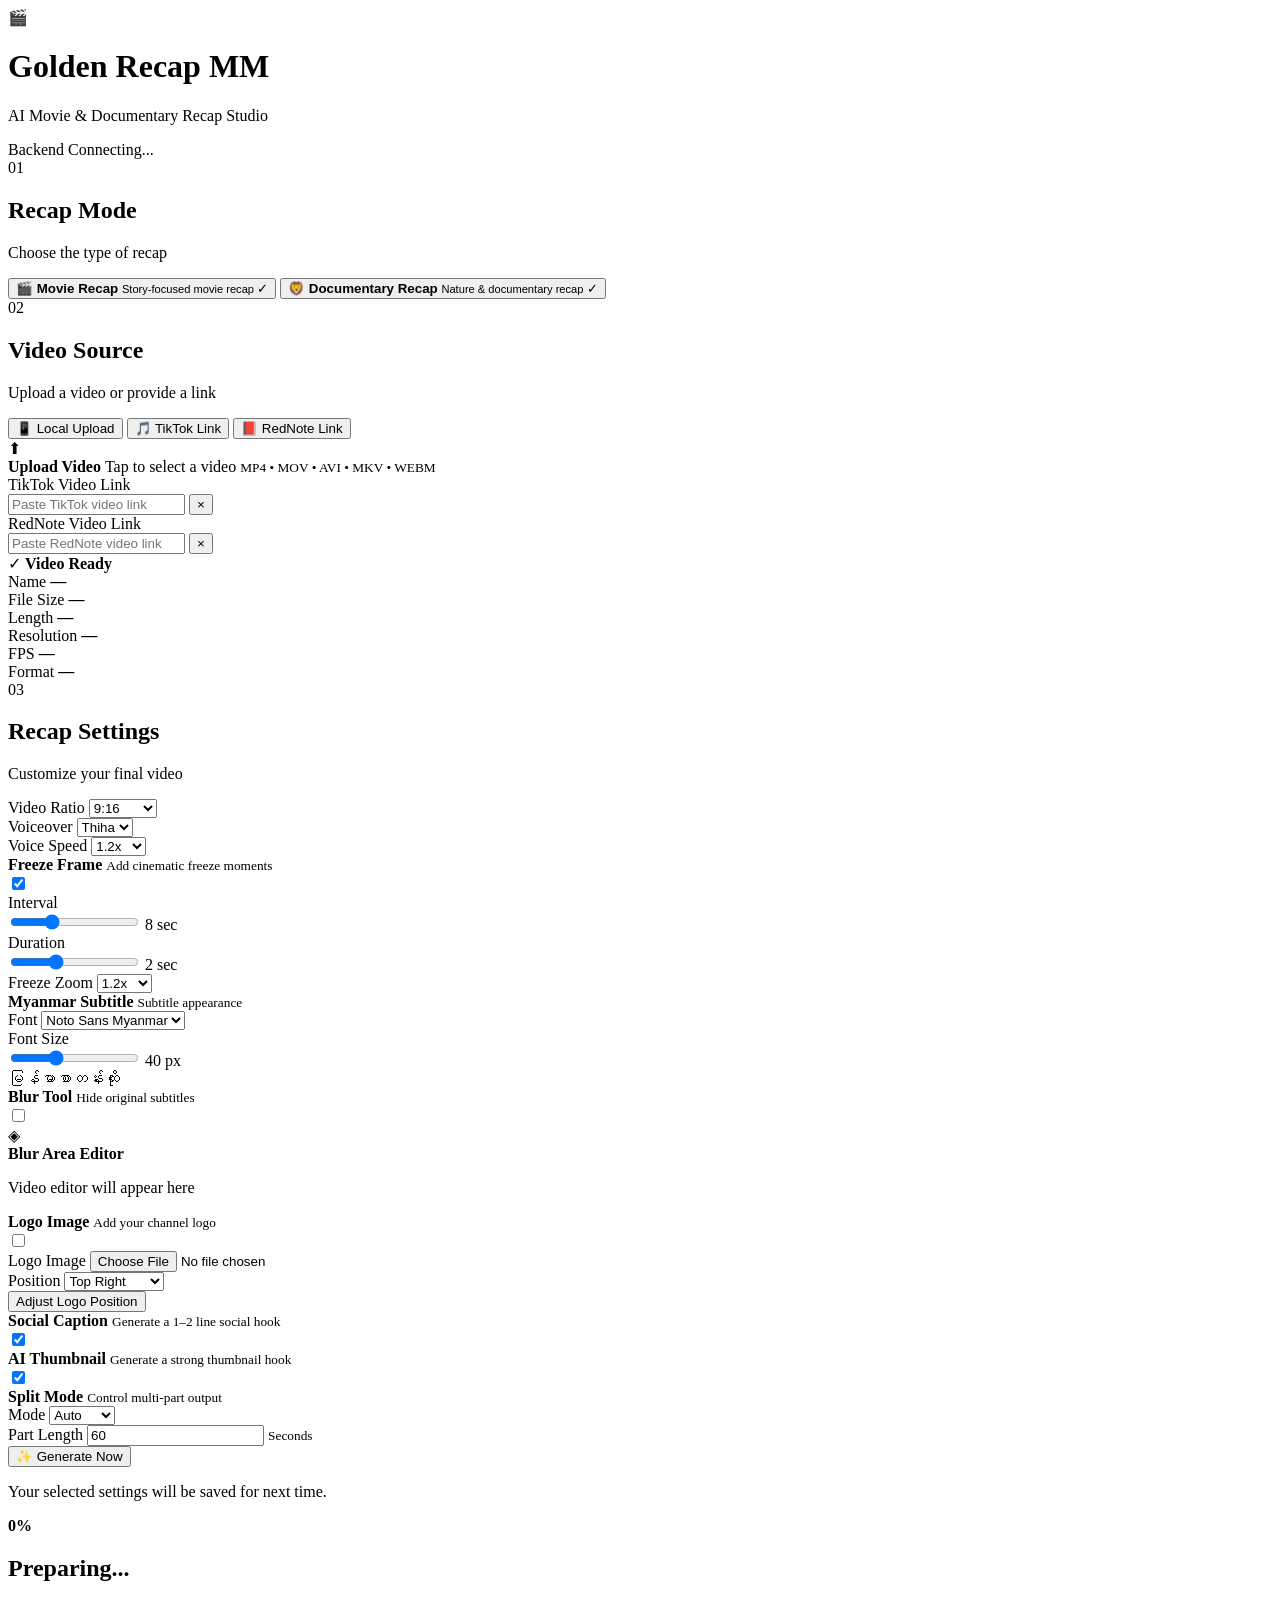
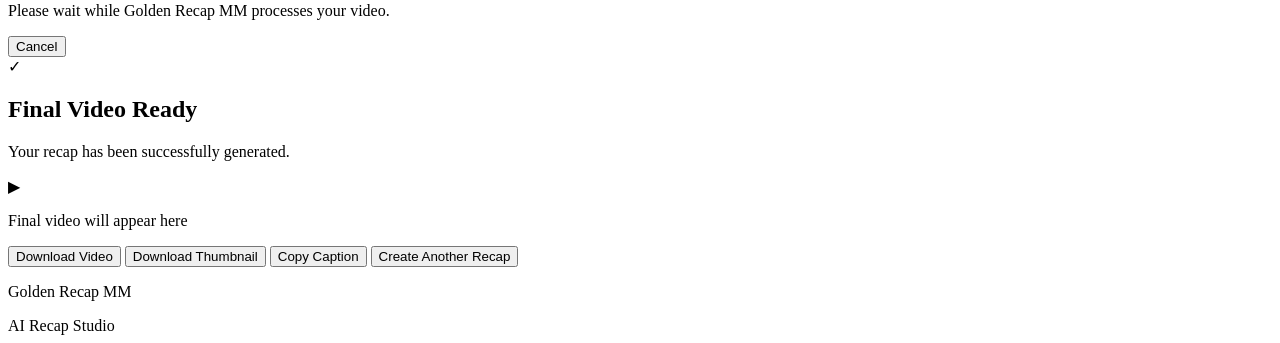
==== frontend/index.html @ 4a028e32 "Create index.html" ====
<!DOCTYPE html>
<html lang="en">
<head>
    <meta charset="UTF-8">

    <meta
        name="viewport"
        content="width=device-width, initial-scale=1.0"
    >

    <meta
        name="description"
        content="Golden Recap MM - AI Movie and Documentary Recap Studio"
    >

    <title>Golden Recap MM</title>

    <link
        rel="stylesheet"
        href="style.css"
    >
</head>

<body>

    <!-- =====================================================
         APP CONTAINER
         ===================================================== -->

    <main class="app-container">

        <!-- =================================================
             HEADER
             ================================================= -->

        <header class="app-header">

            <div class="brand-section">

                <div class="brand-icon">
                    🎬
                </div>

                <div class="brand-text">

                    <h1>
                        Golden Recap MM
                    </h1>

                    <p>
                        AI Movie &amp; Documentary Recap Studio
                    </p>

                </div>

            </div>


            <!-- Backend Status -->

            <div
                class="backend-status"
                id="backendStatus"
            >

                <span
                    class="status-dot"
                    id="statusDot"
                ></span>

                <span
                    id="statusText"
                >
                    Backend Connecting...
                </span>

            </div>

        </header>


        <!-- =================================================
             MAIN WORKSPACE
             ================================================= -->

        <section
            class="workspace"
            id="workspace"
        >


            <!-- =============================================
                 STEP 1 — RECAP MODE
                 ============================================= -->

            <section
                class="card mode-card"
                id="modeSection"
            >

                <div class="section-header">

                    <div>

                        <span class="section-number">
                            01
                        </span>

                        <div class="section-title-group">

                            <h2>
                                Recap Mode
                            </h2>

                            <p>
                                Choose the type of recap
                            </p>

                        </div>

                    </div>

                </div>


                <div class="mode-options">

                    <button
                        type="button"
                        class="mode-option active"
                        data-mode="movie"
                        id="movieModeButton"
                    >

                        <span class="mode-icon">
                            🎬
                        </span>

                        <span class="mode-content">

                            <strong>
                                Movie Recap
                            </strong>

                            <small>
                                Story-focused movie recap
                            </small>

                        </span>

                        <span class="selection-indicator">
                            ✓
                        </span>

                    </button>


                    <button
                        type="button"
                        class="mode-option"
                        data-mode="documentary"
                        id="documentaryModeButton"
                    >

                        <span class="mode-icon">
                            🦁
                        </span>

                        <span class="mode-content">

                            <strong>
                                Documentary Recap
                            </strong>

                            <small>
                                Nature &amp; documentary recap
                            </small>

                        </span>

                        <span class="selection-indicator">
                            ✓
                        </span>

                    </button>

                </div>

            </section>


            <!-- =============================================
                 STEP 2 — VIDEO SOURCE
                 ============================================= -->

            <section
                class="card source-card"
                id="sourceSection"
            >

                <div class="section-header">

                    <div>

                        <span class="section-number">
                            02
                        </span>

                        <div class="section-title-group">

                            <h2>
                                Video Source
                            </h2>

                            <p>
                                Upload a video or provide a link
                            </p>

                        </div>

                    </div>

                </div>


                <!-- Source tabs -->

                <div
                    class="source-tabs"
                    role="tablist"
                >

                    <button
                        type="button"
                        class="source-tab active"
                        data-source="upload"
                        id="uploadTab"
                    >
                        📱 Local Upload
                    </button>

                    <button
                        type="button"
                        class="source-tab"
                        data-source="tiktok"
                        id="tiktokTab"
                    >
                        🎵 TikTok Link
                    </button>

                    <button
                        type="button"
                        class="source-tab"
                        data-source="rednote"
                        id="rednoteTab"
                    >
                        📕 RedNote Link
                    </button>

                </div>


                <!-- Local Upload -->

                <div
                    class="source-panel active"
                    id="uploadPanel"
                    data-panel="upload"
                >

                    <label
                        for="videoFile"
                        class="upload-area"
                    >

                        <div class="upload-icon">
                            ⬆
                        </div>

                        <strong>
                            Upload Video
                        </strong>

                        <span>
                            Tap to select a video
                        </span>

                        <small>
                            MP4 • MOV • AVI • MKV • WEBM
                        </small>

                    </label>

                    <input
                        type="file"
                        id="videoFile"
                        accept="video/mp4,video/quicktime,video/x-msvideo,video/x-matroska,video/webm"
                        hidden
                    >

                </div>


                <!-- TikTok -->

                <div
                    class="source-panel"
                    id="tiktokPanel"
                    data-panel="tiktok"
                >

                    <label
                        for="tiktokUrl"
                        class="input-label"
                    >
                        TikTok Video Link
                    </label>

                    <div class="url-input-wrapper">

                        <input
                            type="url"
                            id="tiktokUrl"
                            class="url-input"
                            placeholder="Paste TikTok video link"
                            autocomplete="off"
                        >

                        <button
                            type="button"
                            class="clear-input"
                            data-clear="tiktokUrl"
                            aria-label="Clear TikTok URL"
                        >
                            ×
                        </button>

                    </div>

                </div>


                <!-- RedNote -->

                <div
                    class="source-panel"
                    id="rednotePanel"
                    data-panel="rednote"
                >

                    <label
                        for="rednoteUrl"
                        class="input-label"
                    >
                        RedNote Video Link
                    </label>

                    <div class="url-input-wrapper">

                        <input
                            type="url"
                            id="rednoteUrl"
                            class="url-input"
                            placeholder="Paste RedNote video link"
                            autocomplete="off"
                        >

                        <button
                            type="button"
                            class="clear-input"
                            data-clear="rednoteUrl"
                            aria-label="Clear RedNote URL"
                        >
                            ×
                        </button>

                    </div>

                </div>


                <!-- Video Information -->

                <div
                    class="video-info-card hidden"
                    id="videoInfoCard"
                >

                    <div class="video-ready-header">

                        <span class="ready-icon">
                            ✓
                        </span>

                        <strong>
                            Video Ready
                        </strong>

                    </div>


                    <div class="video-meta-grid">

                        <div class="meta-item">

                            <span>
                                Name
                            </span>

                            <strong id="videoName">
                                —
                            </strong>

                        </div>


                        <div class="meta-item">

                            <span>
                                File Size
                            </span>

                            <strong id="videoSize">
                                —
                            </strong>

                        </div>


                        <div class="meta-item">

                            <span>
                                Length
                            </span>

                            <strong id="videoDuration">
                                —
                            </strong>

                        </div>


                        <div class="meta-item">

                            <span>
                                Resolution
                            </span>

                            <strong id="videoResolution">
                                —
                            </strong>

                        </div>


                        <div class="meta-item">

                            <span>
                                FPS
                            </span>

                            <strong id="videoFps">
                                —
                            </strong>

                        </div>


                        <div class="meta-item">

                            <span>
                                Format
                            </span>

                            <strong id="videoFormat">
                                —
                            </strong>

                        </div>

                    </div>

                </div>

            </section>


            <!-- =============================================
                 STEP 3 — RECAP SETTINGS
                 ============================================= -->

            <section
                class="card settings-card"
                id="settingsSection"
            >

                <div class="section-header">

                    <div>

                        <span class="section-number">
                            03
                        </span>

                        <div class="section-title-group">

                            <h2>
                                Recap Settings
                            </h2>

                            <p>
                                Customize your final video
                            </p>

                        </div>

                    </div>

                </div>


                <!-- Video Ratio -->

                <div class="setting-group">

                    <label
                        for="videoRatio"
                        class="setting-label"
                    >
                        Video Ratio
                    </label>

                    <select
                        id="videoRatio"
                        class="setting-select"
                    >

                        <option value="9:16" selected>
                            9:16
                        </option>

                        <option value="original">
                            Original
                        </option>

                        <option value="16:9">
                            16:9
                        </option>

                        <option value="4:3">
                            4:3
                        </option>

                        <option value="3:4">
                            3:4
                        </option>

                        <option value="1:1">
                            1:1
                        </option>

                        <option value="2:3">
                            2:3
                        </option>

                    </select>

                </div>


                <!-- Voice -->

                <div class="setting-group">

                    <label
                        for="voice"
                        class="setting-label"
                    >
                        Voiceover
                    </label>

                    <select
                        id="voice"
                        class="setting-select"
                    >

                        <option
                            value="thiha"
                            selected
                        >
                            Thiha
                        </option>

                        <option value="nila">
                            Nila
                        </option>

                    </select>

                </div>


                <!-- Voice Speed -->

                <div class="setting-group">

                    <label
                        for="voiceSpeed"
                        class="setting-label"
                    >
                        Voice Speed
                    </label>

                    <select
                        id="voiceSpeed"
                        class="setting-select"
                    >

                        <option value="1.0">
                            1.0x
                        </option>

                        <option value="1.1">
                            1.1x
                        </option>

                        <option value="1.15">
                            1.15x
                        </option>

                        <option
                            value="1.2"
                            selected
                        >
                            1.2x
                        </option>

                        <option value="1.25">
                            1.25x
                        </option>

                        <option value="1.3">
                            1.3x
                        </option>

                        <option value="1.35">
                            1.35x
                        </option>

                        <option value="1.4">
                            1.4x
                        </option>

                    </select>

                </div>


                <!-- =========================================
                     FREEZE FRAME
                     ========================================= -->

                <div class="setting-block">

                    <div class="setting-block-header">

                        <div>

                            <strong>
                                Freeze Frame
                            </strong>

                            <small>
                                Add cinematic freeze moments
                            </small>

                        </div>


                        <label class="toggle">

                            <input
                                type="checkbox"
                                id="freezeEnabled"
                                checked
                            >

                            <span class="toggle-slider"></span>

                        </label>

                    </div>


                    <div
                        class="conditional-settings"
                        id="freezeSettings"
                    >

                        <div class="setting-group">

                            <label
                                for="freezeInterval"
                                class="setting-label"
                            >
                                Interval
                            </label>

                            <div class="range-row">

                                <input
                                    type="range"
                                    id="freezeInterval"
                                    min="5"
                                    max="15"
                                    step="1"
                                    value="8"
                                >

                                <output
                                    id="freezeIntervalValue"
                                >
                                    8 sec
                                </output>

                            </div>

                        </div>


                        <div class="setting-group">

                            <label
                                for="freezeDuration"
                                class="setting-label"
                            >
                                Duration
                            </label>

                            <div class="range-row">

                                <input
                                    type="range"
                                    id="freezeDuration"
                                    min="0.5"
                                    max="5"
                                    step="0.5"
                                    value="2"
                                >

                                <output
                                    id="freezeDurationValue"
                                >
                                    2 sec
                                </output>

                            </div>

                        </div>


                        <div class="setting-group">

                            <label
                                for="freezeZoom"
                                class="setting-label"
                            >
                                Freeze Zoom
                            </label>

                            <select
                                id="freezeZoom"
                                class="setting-select"
                            >

                                <option value="1.1">
                                    1.1x
                                </option>

                                <option value="1.15">
                                    1.15x
                                </option>

                                <option
                                    value="1.2"
                                    selected
                                >
                                    1.2x
                                </option>

                                <option value="1.25">
                                    1.25x
                                </option>

                                <option value="1.3">
                                    1.3x
                                </option>

                            </select>

                        </div>

                    </div>

                </div>


                <!-- =========================================
                     SUBTITLE
                     ========================================= -->

                <div class="setting-block">

                    <div class="setting-block-header">

                        <div>

                            <strong>
                                Myanmar Subtitle
                            </strong>

                            <small>
                                Subtitle appearance
                            </small>

                        </div>

                    </div>


                    <div class="setting-group">

                        <label
                            for="subtitleFont"
                            class="setting-label"
                        >
                            Font
                        </label>

                        <select
                            id="subtitleFont"
                            class="setting-select"
                        >

                            <option
                                value="Noto Sans Myanmar"
                                selected
                            >
                                Noto Sans Myanmar
                            </option>

                            <option value="Pyidaungsu">
                                Pyidaungsu
                            </option>

                            <option value="Myanmar Text">
                                Myanmar Text
                            </option>

                            <option value="custom">
                                Custom Font
                            </option>

                        </select>

                    </div>


                    <div class="setting-group">

                        <label
                            for="subtitleSize"
                            class="setting-label"
                        >
                            Font Size
                        </label>

                        <div class="range-row">

                            <input
                                type="range"
                                id="subtitleSize"
                                min="10"
                                max="100"
                                step="1"
                                value="40"
                            >

                            <output
                                id="subtitleSizeValue"
                            >
                                40 px
                            </output>

                        </div>

                    </div>


                    <div class="subtitle-style-preview">

                        <span class="subtitle-preview-text">
                            မြန်မာစာတန်းထိုး
                        </span>

                    </div>

                </div>


                <!-- =========================================
                     BLUR TOOL
                     ========================================= -->

                <div class="setting-block">

                    <div class="setting-block-header">

                        <div>

                            <strong>
                                Blur Tool
                            </strong>

                            <small>
                                Hide original subtitles
                            </small>

                        </div>


                        <label class="toggle">

                            <input
                                type="checkbox"
                                id="blurEnabled"
                            >

                            <span class="toggle-slider"></span>

                        </label>

                    </div>


                    <div
                        class="conditional-editor hidden"
                        id="blurEditor"
                    >

                        <div class="editor-placeholder">

                            <div class="editor-icon">
                                ◈
                            </div>

                            <strong>
                                Blur Area Editor
                            </strong>

                            <p>
                                Video editor will appear here
                            </p>

                        </div>

                    </div>

                </div>


                <!-- =========================================
                     LOGO
                     ========================================= -->

                <div class="setting-block">

                    <div class="setting-block-header">

                        <div>

                            <strong>
                                Logo Image
                            </strong>

                            <small>
                                Add your channel logo
                            </small>

                        </div>


                        <label class="toggle">

                            <input
                                type="checkbox"
                                id="logoEnabled"
                            >

                            <span class="toggle-slider"></span>

                        </label>

                    </div>


                    <div
                        class="conditional-settings hidden"
                        id="logoSettings"
                    >

                        <div class="setting-group">

                            <label
                                for="logoFile"
                                class="setting-label"
                            >
                                Logo Image
                            </label>

                            <input
                                type="file"
                                id="logoFile"
                                accept="image/png,image/jpeg,image/webp"
                                class="file-input"
                            >

                        </div>


                        <div class="setting-group">

                            <label
                                for="logoPosition"
                                class="setting-label"
                            >
                                Position
                            </label>

                            <select
                                id="logoPosition"
                                class="setting-select"
                            >

                                <option value="top-left">
                                    Top Left
                                </option>

                                <option
                                    value="top-right"
                                    selected
                                >
                                    Top Right
                                </option>

                                <option value="bottom-left">
                                    Bottom Left
                                </option>

                                <option value="bottom-right">
                                    Bottom Right
                                </option>

                                <option value="custom">
                                    Custom
                                </option>

                            </select>

                        </div>


                        <button
                            type="button"
                            class="secondary-button"
                            id="logoAdjustButton"
                        >
                            Adjust Logo Position
                        </button>

                    </div>

                </div>


                <!-- =========================================
                     CAPTION
                     ========================================= -->

                <div class="setting-block">

                    <div class="setting-block-header">

                        <div>

                            <strong>
                                Social Caption
                            </strong>

                            <small>
                                Generate a 1–2 line social hook
                            </small>

                        </div>


                        <label class="toggle">

                            <input
                                type="checkbox"
                                id="captionEnabled"
                                checked
                            >

                            <span class="toggle-slider"></span>

                        </label>

                    </div>

                </div>


                <!-- =========================================
                     THUMBNAIL
                     ========================================= -->

                <div class="setting-block">

                    <div class="setting-block-header">

                        <div>

                            <strong>
                                AI Thumbnail
                            </strong>

                            <small>
                                Generate a strong thumbnail hook
                            </small>

                        </div>


                        <label class="toggle">

                            <input
                                type="checkbox"
                                id="thumbnailEnabled"
                                checked
                            >

                            <span class="toggle-slider"></span>

                        </label>

                    </div>

                </div>


                <!-- =========================================
                     SPLIT MODE
                     ========================================= -->

                <div class="setting-block">

                    <div class="setting-block-header">

                        <div>

                            <strong>
                                Split Mode
                            </strong>

                            <small>
                                Control multi-part output
                            </small>

                        </div>

                    </div>


                    <div class="setting-group">

                        <label
                            for="splitMode"
                            class="setting-label"
                        >
                            Mode
                        </label>

                        <select
                            id="splitMode"
                            class="setting-select"
                        >

                            <option
                                value="auto"
                                selected
                            >
                                Auto
                            </option>

                            <option value="manual">
                                Manual
                            </option>

                        </select>

                    </div>


                    <div
                        class="conditional-settings hidden"
                        id="manualSplitSettings"
                    >

                        <div class="setting-group">

                            <label
                                for="manualSplitLength"
                                class="setting-label"
                            >
                                Part Length
                            </label>

                            <input
                                type="number"
                                id="manualSplitLength"
                                class="number-input"
                                min="30"
                                value="60"
                            >

                            <small class="input-help">
                                Seconds
                            </small>

                        </div>

                    </div>

                </div>

            </section>


            <!-- =============================================
                 GENERATE
                 ============================================= -->

            <section
                class="generate-section"
                id="generateSection"
            >

                <button
                    type="button"
                    class="generate-button"
                    id="generateButton"
                >

                    <span class="generate-icon">
                        ✨
                    </span>

                    <span>
                        Generate Now
                    </span>

                </button>

                <p class="generate-note">
                    Your selected settings will be saved for next time.
                </p>

            </section>


        </section>


        <!-- =================================================
             PROCESSING VIEW
             ================================================= -->

        <section
            class="processing-view hidden"
            id="processingView"
        >

            <div class="progress-container">

                <div
                    class="progress-circle"
                    id="progressCircle"
                >

                    <div class="progress-inner">

                        <strong
                            id="progressPercent"
                        >
                            0%
                        </strong>

                    </div>

                </div>


                <h2
                    id="processingStage"
                >
                    Preparing...
                </h2>


                <p
                    id="processingDescription"
                >
                    Please wait while Golden Recap MM processes your video.
                </p>


                <button
                    type="button"
                    class="cancel-button"
                    id="cancelButton"
                >
                    Cancel
                </button>

            </div>

        </section>


        <!-- =================================================
             FINAL RESULT VIEW
             ================================================= -->

        <section
            class="result-view hidden"
            id="resultView"
        >

            <div class="result-header">

                <div class="result-success-icon">
                    ✓
                </div>

                <h2>
                    Final Video Ready
                </h2>

                <p>
                    Your recap has been successfully generated.
                </p>

            </div>


            <div
                class="result-video-container"
                id="resultVideoContainer"
            >

                <div class="result-video-placeholder">

                    <span>
                        ▶
                    </span>

                    <p>
                        Final video will appear here
                    </p>

                </div>

            </div>


            <div
                class="result-parts"
                id="resultParts"
            >
                <!-- Generated parts will be inserted here -->
            </div>


            <div class="result-actions">

                <button
                    type="button"
                    class="primary-result-button"
                    id="downloadVideoButton"
                >
                    Download Video
                </button>


                <button
                    type="button"
                    class="secondary-button"
                    id="downloadThumbnailButton"
                >
                    Download Thumbnail
                </button>


                <button
                    type="button"
                    class="secondary-button"
                    id="copyCaptionButton"
                >
                    Copy Caption
                </button>


                <button
                    type="button"
                    class="secondary-button"
                    id="newRecapButton"
                >
                    Create Another Recap
                </button>

            </div>

        </section>


        <!-- =================================================
             FOOTER
             ================================================= -->

        <footer class="app-footer">

            <p>
                Golden Recap MM
            </p>

            <span>
                AI Recap Studio
            </span>

        </footer>

    </main>


    <!-- =====================================================
         JAVASCRIPT
         ===================================================== -->

    <script
        src="app.js"
        defer
    ></script>

</body>
</html>
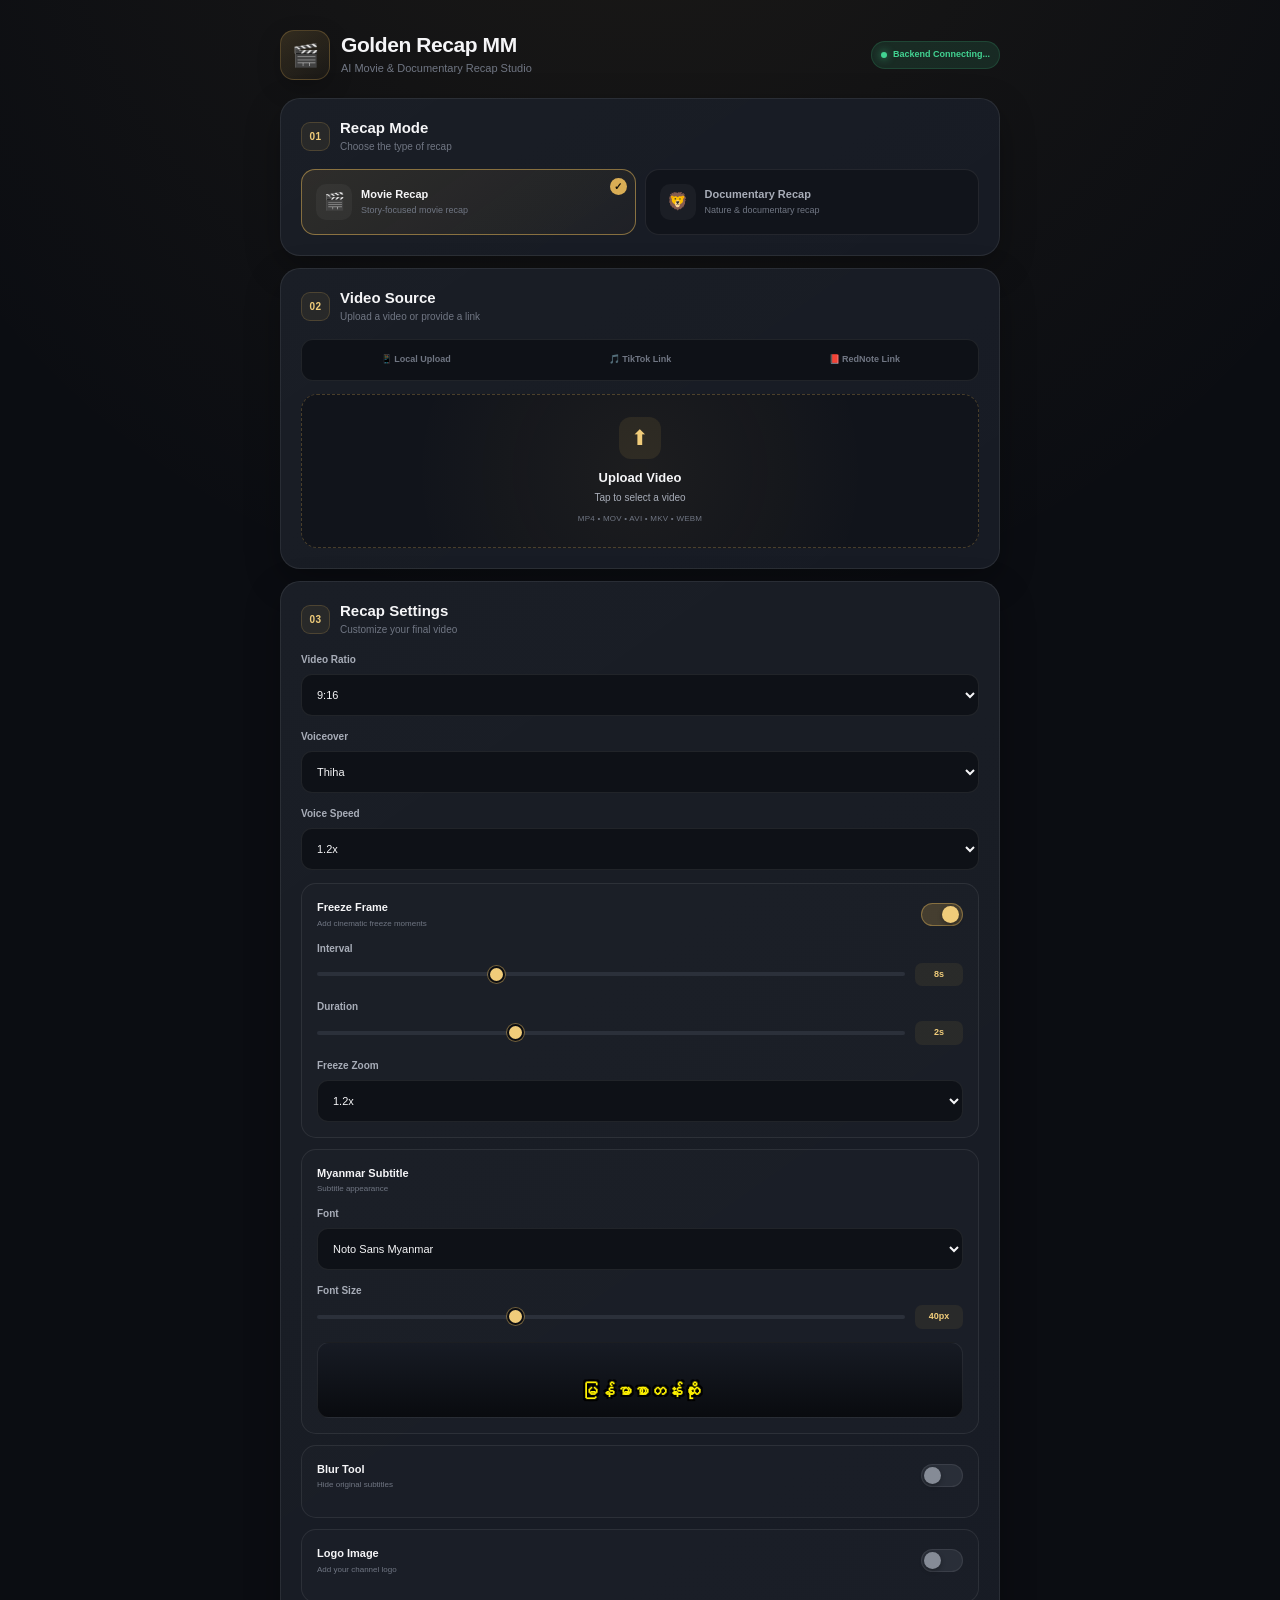
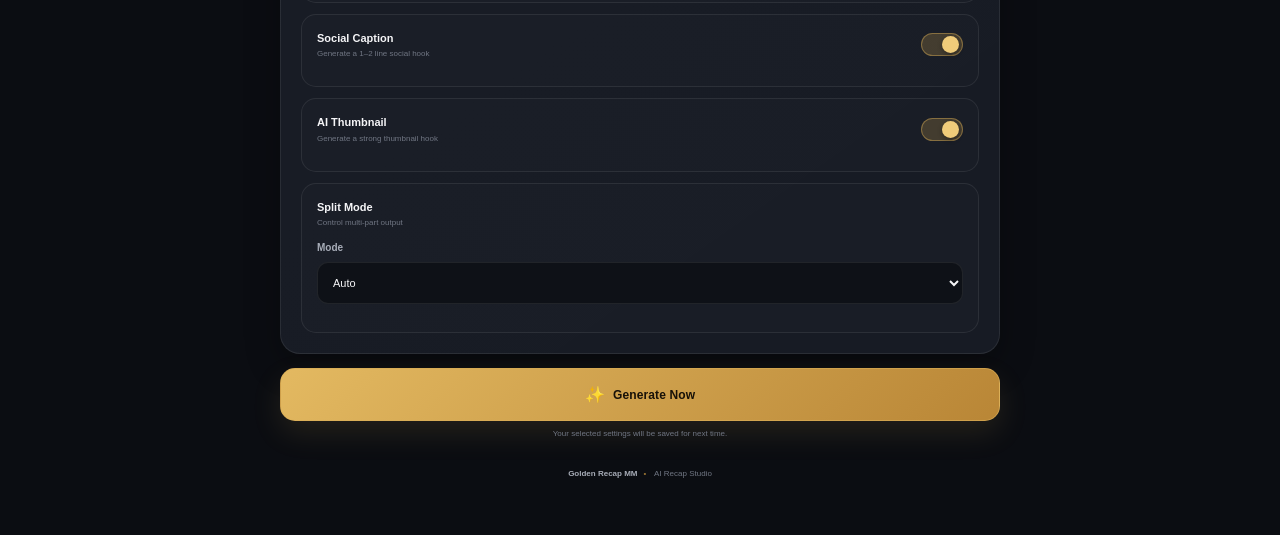
==== commit 0ea7b5ff: "Update index.html" ====
--- a/frontend/index.html
+++ b/frontend/index.html
@@ -830,40 +830,78 @@
 
                     <div class="setting-group">
 
-                        <label
-                            for="subtitleFont"
-                            class="setting-label"
-                        >
-                            Font
-                        </label>
-
-                        <select
-                            id="subtitleFont"
-                            class="setting-select"
-                        >
-
-                            <option
-                                value="Noto Sans Myanmar"
-                                selected
-                            >
-                                Noto Sans Myanmar
-                            </option>
-
-                            <option value="Pyidaungsu">
-                                Pyidaungsu
-                            </option>
-
-                            <option value="Myanmar Text">
-                                Myanmar Text
-                            </option>
-
-                            <option value="custom">
-                                Custom Font
-                            </option>
-
-                        </select>
-
-                    </div>
+    <label
+        for="subtitleFont"
+        class="setting-label"
+    >
+        Font
+    </label>
+
+    <select
+        id="subtitleFont"
+        class="setting-select"
+    >
+
+        <option
+            value="Noto Sans Myanmar"
+            selected
+        >
+            Noto Sans Myanmar
+        </option>
+
+        <option value="Pyidaungsu">
+            Pyidaungsu
+        </option>
+
+        <option value="Myanmar Text">
+            Myanmar Text
+        </option>
+
+        <option value="custom">
+            Custom Font
+        </option>
+
+    </select>
+
+
+    <!-- Custom Font Upload -->
+    <div
+        id="customFontSettings"
+        class="custom-font-settings hidden"
+    >
+
+        <label
+            for="customFontFile"
+            class="custom-font-upload"
+        >
+
+            <span class="custom-font-upload-icon">
+                📁
+            </span>
+
+            <span>
+                Upload Custom Font
+            </span>
+
+        </label>
+
+        <input
+            type="file"
+            id="customFontFile"
+            accept=".ttf,.otf,font/ttf,font/otf"
+            hidden
+        >
+
+        <div
+            id="customFontName"
+            class="custom-font-name"
+        >
+            No font selected
+        </div>
+
+    </div>
+
+</div>
 
 
                     <div class="setting-group">
--- a/frontend/style.css
+++ b/frontend/style.css
@@ -0,0 +1,2093 @@
+/* =========================================================
+   GOLDEN RECAP MM
+   Professional Mobile-First UI
+   ========================================================= */
+
+
+/* =========================================================
+   01. ROOT VARIABLES
+   ========================================================= */
+
+:root {
+    --bg-main: #0b0d12;
+    --bg-secondary: #11141b;
+    --bg-card: #151922;
+    --bg-card-soft: #191d27;
+    --bg-input: #0e1117;
+
+    --border: rgba(255, 255, 255, 0.08);
+    --border-strong: rgba(255, 255, 255, 0.14);
+
+    --text-primary: #f5f5f7;
+    --text-secondary: #a8adb8;
+    --text-muted: #707683;
+
+    --gold: #d9ad55;
+    --gold-light: #f0cc7a;
+    --gold-dark: #9b7533;
+
+    --success: #42d392;
+    --success-soft: rgba(66, 211, 146, 0.12);
+
+    --danger: #ff6262;
+    --danger-soft: rgba(255, 98, 98, 0.12);
+
+    --shadow:
+        0 12px 35px rgba(0, 0, 0, 0.28);
+
+    --radius-small: 10px;
+    --radius-medium: 14px;
+    --radius-large: 20px;
+
+    --transition:
+        180ms ease;
+}
+
+
+/* =========================================================
+   02. RESET
+   ========================================================= */
+
+* {
+    box-sizing: border-box;
+    margin: 0;
+    padding: 0;
+}
+
+
+html {
+    min-height: 100%;
+    background: var(--bg-main);
+    scroll-behavior: smooth;
+}
+
+
+body {
+    min-height: 100vh;
+
+    background:
+        radial-gradient(
+            circle at 50% -10%,
+            rgba(217, 173, 85, 0.08),
+            transparent 35%
+        ),
+        var(--bg-main);
+
+    color: var(--text-primary);
+
+    font-family:
+        Inter,
+        -apple-system,
+        BlinkMacSystemFont,
+        "Segoe UI",
+        Roboto,
+        Arial,
+        sans-serif;
+
+    line-height: 1.5;
+
+    -webkit-font-smoothing: antialiased;
+    text-rendering: optimizeLegibility;
+}
+
+
+button,
+input,
+select {
+    font: inherit;
+}
+
+
+button {
+    border: 0;
+    cursor: pointer;
+}
+
+
+button:focus-visible,
+input:focus-visible,
+select:focus-visible {
+    outline:
+        2px solid var(--gold);
+
+    outline-offset: 2px;
+}
+
+
+.hidden {
+    display: none !important;
+}
+
+
+/* =========================================================
+   03. APP CONTAINER
+   ========================================================= */
+
+.app-container {
+    width: 100%;
+    max-width: 760px;
+
+    margin: 0 auto;
+
+    padding:
+        18px
+        14px
+        40px;
+}
+
+
+/* =========================================================
+   04. HEADER
+   ========================================================= */
+
+.app-header {
+    display: flex;
+
+    align-items: center;
+    justify-content: space-between;
+
+    gap: 14px;
+
+    margin-bottom: 18px;
+}
+
+
+.brand-section {
+    display: flex;
+
+    align-items: center;
+
+    gap: 11px;
+
+    min-width: 0;
+}
+
+
+.brand-icon {
+    width: 46px;
+    height: 46px;
+
+    flex: 0 0 46px;
+
+    display: flex;
+
+    align-items: center;
+    justify-content: center;
+
+    border:
+        1px solid
+        rgba(217, 173, 85, 0.25);
+
+    border-radius: 14px;
+
+    background:
+        linear-gradient(
+            145deg,
+            rgba(217, 173, 85, 0.16),
+            rgba(217, 173, 85, 0.04)
+        );
+
+    box-shadow:
+        0 8px 24px
+        rgba(0, 0, 0, 0.2);
+
+    font-size: 22px;
+}
+
+
+.brand-text {
+    min-width: 0;
+}
+
+
+.brand-text h1 {
+    color: var(--text-primary);
+
+    font-size: 19px;
+    font-weight: 750;
+
+    line-height: 1.15;
+
+    letter-spacing: -0.02em;
+}
+
+
+.brand-text p {
+    margin-top: 3px;
+
+    color: var(--text-muted);
+
+    font-size: 11px;
+
+    white-space: nowrap;
+    overflow: hidden;
+    text-overflow: ellipsis;
+}
+
+
+.backend-status {
+    display: inline-flex;
+
+    align-items: center;
+
+    gap: 6px;
+
+    flex-shrink: 0;
+
+    padding:
+        6px
+        9px;
+
+    border:
+        1px solid
+        rgba(66, 211, 146, 0.16);
+
+    border-radius: 999px;
+
+    background:
+        var(--success-soft);
+
+    color: var(--success);
+
+    font-size: 9px;
+    font-weight: 650;
+
+    white-space: nowrap;
+}
+
+
+.status-dot {
+    width: 6px;
+    height: 6px;
+
+    border-radius: 50%;
+
+    background: var(--success);
+
+    box-shadow:
+        0 0 8px
+        rgba(66, 211, 146, 0.8);
+
+    animation:
+        statusPulse 2s ease-in-out infinite;
+}
+
+
+@keyframes statusPulse {
+
+    0%,
+    100% {
+        opacity: 1;
+    }
+
+    50% {
+        opacity: 0.45;
+    }
+}
+
+
+/* =========================================================
+   05. WORKSPACE
+   ========================================================= */
+
+.workspace {
+    display: flex;
+
+    flex-direction: column;
+
+    gap: 12px;
+}
+
+
+/* =========================================================
+   06. CARDS
+   ========================================================= */
+
+.card {
+    width: 100%;
+
+    padding: 17px;
+
+    border:
+        1px solid
+        var(--border);
+
+    border-radius: var(--radius-large);
+
+    background:
+        linear-gradient(
+            145deg,
+            rgba(255, 255, 255, 0.018),
+            rgba(255, 255, 255, 0.006)
+        ),
+        var(--bg-card);
+
+    box-shadow: var(--shadow);
+}
+
+
+.section-header {
+    display: flex;
+
+    align-items: center;
+    justify-content: space-between;
+
+    margin-bottom: 15px;
+}
+
+
+.section-header > div {
+    display: flex;
+
+    align-items: center;
+
+    gap: 10px;
+}
+
+
+.section-number {
+    display: flex;
+
+    align-items: center;
+    justify-content: center;
+
+    width: 29px;
+    height: 29px;
+
+    flex: 0 0 29px;
+
+    border:
+        1px solid
+        rgba(217, 173, 85, 0.2);
+
+    border-radius: 9px;
+
+    background:
+        rgba(217, 173, 85, 0.08);
+
+    color: var(--gold-light);
+
+    font-size: 10px;
+    font-weight: 750;
+
+    letter-spacing: 0.04em;
+}
+
+
+.section-title-group h2 {
+    color: var(--text-primary);
+
+    font-size: 15px;
+    font-weight: 700;
+
+    line-height: 1.2;
+}
+
+
+.section-title-group p {
+    margin-top: 2px;
+
+    color: var(--text-muted);
+
+    font-size: 10px;
+}
+
+
+/* =========================================================
+   07. MODE OPTIONS
+   ========================================================= */
+
+.mode-options {
+    display: grid;
+
+    grid-template-columns:
+        repeat(2, minmax(0, 1fr));
+
+    gap: 9px;
+}
+
+
+.mode-option {
+    position: relative;
+
+    display: flex;
+
+    align-items: center;
+
+    min-width: 0;
+
+    gap: 9px;
+
+    padding: 12px;
+
+    border:
+        1px solid
+        var(--border);
+
+    border-radius: 14px;
+
+    background: var(--bg-secondary);
+
+    color: var(--text-secondary);
+
+    text-align: left;
+
+    transition:
+        transform var(--transition),
+        border-color var(--transition),
+        background var(--transition);
+}
+
+
+.mode-option:hover {
+    transform: translateY(-1px);
+
+    border-color:
+        rgba(217, 173, 85, 0.25);
+}
+
+
+.mode-option.active {
+    border-color:
+        rgba(217, 173, 85, 0.55);
+
+    background:
+        linear-gradient(
+            145deg,
+            rgba(217, 173, 85, 0.11),
+            rgba(217, 173, 85, 0.035)
+        );
+
+    color: var(--text-primary);
+}
+
+
+.mode-icon {
+    width: 36px;
+    height: 36px;
+
+    flex: 0 0 36px;
+
+    display: flex;
+
+    align-items: center;
+    justify-content: center;
+
+    border-radius: 10px;
+
+    background:
+        rgba(255, 255, 255, 0.045);
+
+    font-size: 17px;
+}
+
+
+.mode-content {
+    min-width: 0;
+
+    display: flex;
+
+    flex-direction: column;
+}
+
+
+.mode-content strong {
+    font-size: 11px;
+    font-weight: 700;
+
+    line-height: 1.25;
+}
+
+
+.mode-content small {
+    margin-top: 3px;
+
+    color: var(--text-muted);
+
+    font-size: 9px;
+
+    line-height: 1.25;
+}
+
+
+.selection-indicator {
+    position: absolute;
+
+    top: 8px;
+    right: 8px;
+
+    display: none;
+
+    align-items: center;
+    justify-content: center;
+
+    width: 17px;
+    height: 17px;
+
+    border-radius: 50%;
+
+    background: var(--gold);
+
+    color: #15110a;
+
+    font-size: 10px;
+    font-weight: 800;
+}
+
+
+.mode-option.active .selection-indicator {
+    display: flex;
+}
+
+
+/* =========================================================
+   08. SOURCE TABS
+   ========================================================= */
+
+.source-tabs {
+    display: grid;
+
+    grid-template-columns:
+        repeat(3, minmax(0, 1fr));
+
+    gap: 5px;
+
+    padding: 4px;
+
+    margin-bottom: 13px;
+
+    border:
+        1px solid
+        var(--border);
+
+    border-radius: 12px;
+
+    background: var(--bg-input);
+}
+
+
+.source-tab {
+    min-width: 0;
+
+    padding:
+        9px
+        5px;
+
+    border-radius: 9px;
+
+    background: transparent;
+
+    color: var(--text-muted);
+
+    font-size: 9px;
+    font-weight: 650;
+
+    transition:
+        background var(--transition),
+        color var(--transition);
+}
+
+
+.source-tab:hover {
+    color: var(--text-secondary);
+}
+
+
+.source-tab.active {
+    background:
+        rgba(217, 173, 85, 0.12);
+
+    color: var(--gold-light);
+
+    box-shadow:
+        inset 0 0 0
+        1px
+        rgba(217, 173, 85, 0.12);
+}
+
+
+.source-panel {
+    display: none;
+}
+
+
+.source-panel.active {
+    display: block;
+}
+
+
+/* =========================================================
+   09. UPLOAD AREA
+   ========================================================= */
+
+.upload-area {
+    min-height: 145px;
+
+    display: flex;
+
+    flex-direction: column;
+
+    align-items: center;
+    justify-content: center;
+
+    padding: 22px 16px;
+
+    border:
+        1px dashed
+        rgba(217, 173, 85, 0.28);
+
+    border-radius: 16px;
+
+    background:
+        radial-gradient(
+            circle at center,
+            rgba(217, 173, 85, 0.06),
+            transparent 65%
+        ),
+        var(--bg-secondary);
+
+    cursor: pointer;
+
+    transition:
+        border-color var(--transition),
+        background var(--transition),
+        transform var(--transition);
+}
+
+
+.upload-area:hover {
+    border-color:
+        rgba(217, 173, 85, 0.6);
+
+    background:
+        radial-gradient(
+            circle at center,
+            rgba(217, 173, 85, 0.09),
+            transparent 65%
+        ),
+        var(--bg-secondary);
+
+    transform: translateY(-1px);
+}
+
+
+.upload-icon {
+    width: 42px;
+    height: 42px;
+
+    display: flex;
+
+    align-items: center;
+    justify-content: center;
+
+    margin-bottom: 9px;
+
+    border-radius: 12px;
+
+    background:
+        rgba(217, 173, 85, 0.1);
+
+    color: var(--gold-light);
+
+    font-size: 21px;
+}
+
+
+.upload-area strong {
+    color: var(--text-primary);
+
+    font-size: 13px;
+    font-weight: 700;
+}
+
+
+.upload-area span {
+    margin-top: 3px;
+
+    color: var(--text-secondary);
+
+    font-size: 10px;
+}
+
+
+.upload-area small {
+    margin-top: 8px;
+
+    color: var(--text-muted);
+
+    font-size: 8px;
+
+    letter-spacing: 0.03em;
+}
+
+
+/* =========================================================
+   10. URL INPUT
+   ========================================================= */
+
+.input-label,
+.setting-label {
+    display: block;
+
+    margin-bottom: 7px;
+
+    color: var(--text-secondary);
+
+    font-size: 10px;
+    font-weight: 650;
+}
+
+
+.url-input-wrapper {
+    position: relative;
+}
+
+
+.url-input,
+.number-input {
+    width: 100%;
+
+    min-height: 44px;
+
+    padding:
+        0
+        40px
+        0
+        12px;
+
+    border:
+        1px solid
+        var(--border);
+
+    border-radius: 11px;
+
+    outline: none;
+
+    background: var(--bg-input);
+
+    color: var(--text-primary);
+
+    font-size: 11px;
+
+    transition:
+        border-color var(--transition),
+        box-shadow var(--transition);
+}
+
+
+.url-input::placeholder {
+    color: var(--text-muted);
+}
+
+
+.url-input:focus,
+.number-input:focus {
+    border-color:
+        rgba(217, 173, 85, 0.5);
+
+    box-shadow:
+        0 0 0 3px
+        rgba(217, 173, 85, 0.06);
+}
+
+
+.clear-input {
+    position: absolute;
+
+    top: 50%;
+    right: 9px;
+
+    width: 27px;
+    height: 27px;
+
+    transform: translateY(-50%);
+
+    border-radius: 8px;
+
+    background:
+        rgba(255, 255, 255, 0.05);
+
+    color: var(--text-muted);
+
+    font-size: 17px;
+
+    line-height: 1;
+}
+
+
+/* =========================================================
+   11. VIDEO INFORMATION
+   ========================================================= */
+
+.video-info-card {
+    margin-top: 12px;
+
+    padding: 12px;
+
+    border:
+        1px solid
+        rgba(66, 211, 146, 0.14);
+
+    border-radius: 14px;
+
+    background:
+        linear-gradient(
+            145deg,
+            rgba(66, 211, 146, 0.055),
+            rgba(66, 211, 146, 0.015)
+        );
+}
+
+
+.video-ready-header {
+    display: flex;
+
+    align-items: center;
+
+    gap: 7px;
+
+    margin-bottom: 10px;
+
+    color: var(--success);
+
+    font-size: 11px;
+}
+
+
+.ready-icon {
+    width: 20px;
+    height: 20px;
+
+    display: flex;
+
+    align-items: center;
+    justify-content: center;
+
+    border-radius: 50%;
+
+    background:
+        rgba(66, 211, 146, 0.15);
+
+    font-size: 10px;
+    font-weight: 800;
+}
+
+
+.video-meta-grid {
+    display: grid;
+
+    grid-template-columns:
+        repeat(2, minmax(0, 1fr));
+
+    gap: 7px;
+}
+
+
+.meta-item {
+    min-width: 0;
+
+    padding: 8px 9px;
+
+    border-radius: 9px;
+
+    background:
+        rgba(0, 0, 0, 0.14);
+}
+
+
+.meta-item span {
+    display: block;
+
+    color: var(--text-muted);
+
+    font-size: 8px;
+}
+
+
+.meta-item strong {
+    display: block;
+
+    margin-top: 2px;
+
+    overflow: hidden;
+
+    color: var(--text-secondary);
+
+    font-size: 9px;
+
+    font-weight: 650;
+
+    white-space: nowrap;
+    text-overflow: ellipsis;
+}
+
+
+/* =========================================================
+   12. SETTING GROUPS
+   ========================================================= */
+
+.setting-group {
+    margin-bottom: 13px;
+}
+
+
+.setting-group:last-child {
+    margin-bottom: 0;
+}
+
+
+.setting-select {
+    width: 100%;
+
+    min-height: 42px;
+
+    padding:
+        0
+        34px
+        0
+        11px;
+
+    border:
+        1px solid
+        var(--border);
+
+    border-radius: 11px;
+
+    outline: none;
+
+    background-color: var(--bg-input);
+
+    color: var(--text-primary);
+
+    font-size: 11px;
+
+    cursor: pointer;
+
+    transition:
+        border-color var(--transition),
+        box-shadow var(--transition);
+}
+
+
+.setting-select:focus {
+    border-color:
+        rgba(217, 173, 85, 0.5);
+
+    box-shadow:
+        0 0 0 3px
+        rgba(217, 173, 85, 0.06);
+}
+
+
+.setting-select option {
+    background: #12151c;
+    color: var(--text-primary);
+}
+
+
+/* =========================================================
+   13. SETTING BLOCK
+   ========================================================= */
+
+.setting-block {
+    margin-top: 11px;
+
+    padding: 13px;
+
+    border:
+        1px solid
+        var(--border);
+
+    border-radius: 15px;
+
+    background:
+        rgba(255, 255, 255, 0.012);
+}
+
+
+.setting-block-header {
+    display: flex;
+
+    align-items: center;
+    justify-content: space-between;
+
+    gap: 10px;
+
+    margin-bottom: 11px;
+}
+
+
+.setting-block-header > div {
+    min-width: 0;
+
+    display: flex;
+
+    flex-direction: column;
+}
+
+
+.setting-block-header strong {
+    color: var(--text-primary);
+
+    font-size: 11px;
+    font-weight: 700;
+}
+
+
+.setting-block-header small {
+    margin-top: 2px;
+
+    color: var(--text-muted);
+
+    font-size: 8px;
+}
+
+
+/* =========================================================
+   14. TOGGLE
+   ========================================================= */
+
+.toggle {
+    position: relative;
+
+    display: inline-block;
+
+    width: 42px;
+    height: 23px;
+
+    flex: 0 0 42px;
+}
+
+
+.toggle input {
+    width: 0;
+    height: 0;
+
+    opacity: 0;
+}
+
+
+.toggle-slider {
+    position: absolute;
+
+    inset: 0;
+
+    border-radius: 999px;
+
+    background:
+        #292e38;
+
+    border:
+        1px solid
+        rgba(255, 255, 255, 0.08);
+
+    cursor: pointer;
+
+    transition:
+        background var(--transition),
+        border-color var(--transition);
+}
+
+
+.toggle-slider::before {
+    content: "";
+
+    position: absolute;
+
+    width: 17px;
+    height: 17px;
+
+    left: 2px;
+    top: 2px;
+
+    border-radius: 50%;
+
+    background: #858b96;
+
+    box-shadow:
+        0 2px 5px
+        rgba(0, 0, 0, 0.3);
+
+    transition:
+        transform var(--transition),
+        background var(--transition);
+}
+
+
+.toggle input:checked + .toggle-slider {
+    background:
+        rgba(217, 173, 85, 0.22);
+
+    border-color:
+        rgba(217, 173, 85, 0.45);
+}
+
+
+.toggle input:checked + .toggle-slider::before {
+    transform:
+        translateX(18px);
+
+    background:
+        var(--gold-light);
+}
+
+
+/* =========================================================
+   15. RANGE INPUT
+   ========================================================= */
+
+.range-row {
+    display: flex;
+
+    align-items: center;
+
+    gap: 10px;
+}
+
+
+.range-row input[type="range"] {
+    width: 100%;
+
+    height: 4px;
+
+    appearance: none;
+
+    border-radius: 999px;
+
+    background:
+        #2b303a;
+
+    outline: none;
+}
+
+
+.range-row input[type="range"]::-webkit-slider-thumb {
+    width: 17px;
+    height: 17px;
+
+    appearance: none;
+
+    border:
+        2px solid
+        var(--bg-main);
+
+    border-radius: 50%;
+
+    background:
+        var(--gold-light);
+
+    box-shadow:
+        0 0 0 1px
+        rgba(217, 173, 85, 0.45);
+
+    cursor: pointer;
+}
+
+
+.range-row input[type="range"]::-moz-range-thumb {
+    width: 15px;
+    height: 15px;
+
+    border:
+        2px solid
+        var(--bg-main);
+
+    border-radius: 50%;
+
+    background:
+        var(--gold-light);
+
+    cursor: pointer;
+}
+
+
+.range-row output {
+    min-width: 48px;
+
+    padding:
+        5px
+        7px;
+
+    border-radius: 7px;
+
+    background:
+        rgba(217, 173, 85, 0.08);
+
+    color: var(--gold-light);
+
+    font-size: 9px;
+    font-weight: 700;
+
+    text-align: center;
+}
+
+
+/* =========================================================
+   16. SUBTITLE PREVIEW
+   ========================================================= */
+
+.subtitle-style-preview {
+    min-height: 76px;
+
+    display: flex;
+
+    align-items: flex-end;
+    justify-content: center;
+
+    padding: 12px;
+
+    margin-top: 10px;
+
+    border:
+        1px solid
+        var(--border);
+
+    border-radius: 12px;
+
+    background:
+        linear-gradient(
+            180deg,
+            #171b24,
+            #090b0f
+        );
+
+    overflow: hidden;
+}
+
+
+.subtitle-preview-text {
+    color: #fff200;
+
+    font-size: 17px;
+    font-weight: 700;
+
+    text-align: center;
+
+    text-shadow:
+        2px 2px 0 #000,
+        -2px -2px 0 #000,
+        2px -2px 0 #000,
+        -2px 2px 0 #000;
+}
+
+
+/* =========================================================
+   17. FILE INPUT
+   ========================================================= */
+
+.file-input {
+    width: 100%;
+
+    padding: 9px;
+
+    border:
+        1px solid
+        var(--border);
+
+    border-radius: 10px;
+
+    background: var(--bg-input);
+
+    color: var(--text-secondary);
+
+    font-size: 9px;
+}
+
+
+.file-input::file-selector-button {
+    margin-right: 8px;
+
+    padding:
+        6px
+        9px;
+
+    border: 0;
+
+    border-radius: 7px;
+
+    background:
+        rgba(217, 173, 85, 0.12);
+
+    color: var(--gold-light);
+
+    font-size: 9px;
+
+    cursor: pointer;
+}
+
+
+.input-help {
+    display: block;
+
+    margin-top: 5px;
+
+    color: var(--text-muted);
+
+    font-size: 8px;
+}
+
+
+/* =========================================================
+   18. EDITOR PLACEHOLDER
+   ========================================================= */
+
+.editor-placeholder {
+    min-height: 210px;
+
+    display: flex;
+
+    flex-direction: column;
+
+    align-items: center;
+    justify-content: center;
+
+    padding: 20px;
+
+    border:
+        1px dashed
+        rgba(217, 173, 85, 0.2);
+
+    border-radius: 13px;
+
+    background:
+        #0b0e14;
+
+    text-align: center;
+}
+
+
+.editor-icon {
+    width: 44px;
+    height: 44px;
+
+    display: flex;
+
+    align-items: center;
+    justify-content: center;
+
+    margin-bottom: 10px;
+
+    border-radius: 12px;
+
+    background:
+        rgba(217, 173, 85, 0.08);
+
+    color: var(--gold-light);
+
+    font-size: 20px;
+}
+
+
+.editor-placeholder strong {
+    color: var(--text-secondary);
+
+    font-size: 11px;
+}
+
+
+.editor-placeholder p {
+    margin-top: 3px;
+
+    color: var(--text-muted);
+
+    font-size: 8px;
+}
+
+
+/* =========================================================
+   19. SECONDARY BUTTON
+   ========================================================= */
+
+.secondary-button {
+    width: 100%;
+
+    min-height: 40px;
+
+    padding:
+        9px
+        12px;
+
+    border:
+        1px solid
+        var(--border);
+
+    border-radius: 10px;
+
+    background:
+        rgba(255, 255, 255, 0.025);
+
+    color: var(--text-secondary);
+
+    font-size: 10px;
+    font-weight: 650;
+
+    transition:
+        border-color var(--transition),
+        background var(--transition),
+        color var(--transition);
+}
+
+
+.secondary-button:hover {
+    border-color:
+        rgba(217, 173, 85, 0.3);
+
+    background:
+        rgba(217, 173, 85, 0.06);
+
+    color: var(--gold-light);
+}
+
+
+/* =========================================================
+   20. GENERATE SECTION
+   ========================================================= */
+
+.generate-section {
+    padding-top: 2px;
+
+    text-align: center;
+}
+
+
+.generate-button {
+    width: 100%;
+
+    min-height: 53px;
+
+    display: flex;
+
+    align-items: center;
+    justify-content: center;
+
+    gap: 8px;
+
+    border:
+        1px solid
+        rgba(217, 173, 85, 0.65);
+
+    border-radius: 15px;
+
+    background:
+        linear-gradient(
+            135deg,
+            #e3b961,
+            #b98636
+        );
+
+    color: #171108;
+
+    box-shadow:
+        0 12px 30px
+        rgba(217, 173, 85, 0.12);
+
+    font-size: 12px;
+    font-weight: 800;
+
+    letter-spacing: 0.01em;
+
+    transition:
+        transform var(--transition),
+        box-shadow var(--transition),
+        filter var(--transition);
+}
+
+
+.generate-button:hover {
+    transform: translateY(-1px);
+
+    box-shadow:
+        0 15px 35px
+        rgba(217, 173, 85, 0.18);
+
+    filter: brightness(1.04);
+}
+
+
+.generate-button:active {
+    transform: translateY(1px);
+}
+
+
+.generate-icon {
+    font-size: 16px;
+}
+
+
+.generate-note {
+    margin-top: 7px;
+
+    color: var(--text-muted);
+
+    font-size: 8px;
+}
+
+
+/* =========================================================
+   21. PROCESSING VIEW
+   ========================================================= */
+
+.processing-view {
+    min-height: 70vh;
+
+    display: flex;
+
+    align-items: center;
+    justify-content: center;
+
+    padding:
+        30px
+        10px;
+}
+
+
+.progress-container {
+    width: 100%;
+
+    max-width: 320px;
+
+    display: flex;
+
+    flex-direction: column;
+
+    align-items: center;
+
+    text-align: center;
+}
+
+
+/* =========================================================
+   22. CIRCULAR PROGRESS
+   ========================================================= */
+
+.progress-circle {
+    --progress: 0deg;
+
+    position: relative;
+
+    width: 158px;
+    height: 158px;
+
+    display: flex;
+
+    align-items: center;
+    justify-content: center;
+
+    border-radius: 50%;
+
+    background:
+        conic-gradient(
+            var(--gold-light)
+            var(--progress),
+            #242933
+            var(--progress)
+        );
+
+    box-shadow:
+        0 0 50px
+        rgba(217, 173, 85, 0.08);
+}
+
+
+.progress-circle::before {
+    content: "";
+
+    position: absolute;
+
+    inset: 8px;
+
+    border-radius: 50%;
+
+    background: var(--bg-main);
+}
+
+
+.progress-inner {
+    position: relative;
+    z-index: 1;
+
+    width: 132px;
+    height: 132px;
+
+    display: flex;
+
+    align-items: center;
+    justify-content: center;
+
+    border-radius: 50%;
+
+    background:
+        radial-gradient(
+            circle,
+            #171b23,
+            #0d1016
+        );
+
+    box-shadow:
+        inset 0 0 30px
+        rgba(0, 0, 0, 0.3);
+}
+
+
+.progress-inner strong {
+    color: var(--gold-light);
+
+    font-size: 29px;
+    font-weight: 800;
+
+    letter-spacing: -0.04em;
+}
+
+
+.progress-container h2 {
+    margin-top: 22px;
+
+    color: var(--text-primary);
+
+    font-size: 16px;
+    font-weight: 700;
+}
+
+
+.progress-container p {
+    max-width: 270px;
+
+    margin-top: 5px;
+
+    color: var(--text-muted);
+
+    font-size: 9px;
+}
+
+
+.cancel-button {
+    margin-top: 20px;
+
+    min-width: 100px;
+
+    min-height: 38px;
+
+    padding:
+        8px
+        15px;
+
+    border:
+        1px solid
+        rgba(255, 98, 98, 0.2);
+
+    border-radius: 10px;
+
+    background:
+        var(--danger-soft);
+
+    color: var(--danger);
+
+    font-size: 10px;
+    font-weight: 700;
+
+    transition:
+        background var(--transition),
+        border-color var(--transition);
+}
+
+
+.cancel-button:hover {
+    background:
+        rgba(255, 98, 98, 0.17);
+
+    border-color:
+        rgba(255, 98, 98, 0.4);
+}
+
+
+/* =========================================================
+   23. RESULT VIEW
+   ========================================================= */
+
+.result-view {
+    padding-top: 15px;
+}
+
+
+.result-header {
+    display: flex;
+
+    flex-direction: column;
+
+    align-items: center;
+
+    text-align: center;
+
+    padding:
+        20px
+        10px;
+}
+
+
+.result-success-icon {
+    width: 55px;
+    height: 55px;
+
+    display: flex;
+
+    align-items: center;
+    justify-content: center;
+
+    border-radius: 50%;
+
+    background:
+        var(--success-soft);
+
+    border:
+        1px solid
+        rgba(66, 211, 146, 0.25);
+
+    color: var(--success);
+
+    font-size: 23px;
+    font-weight: 800;
+
+    box-shadow:
+        0 0 30px
+        rgba(66, 211, 146, 0.08);
+}
+
+
+.result-header h2 {
+    margin-top: 13px;
+
+    color: var(--text-primary);
+
+    font-size: 19px;
+}
+
+
+.result-header p {
+    margin-top: 4px;
+
+    color: var(--text-muted);
+
+    font-size: 9px;
+}
+
+
+.result-video-container {
+    width: 100%;
+
+    overflow: hidden;
+
+    border:
+        1px solid
+        var(--border);
+
+    border-radius: 16px;
+
+    background: #080a0e;
+}
+
+
+.result-video-container video {
+    display: block;
+
+    width: 100%;
+    height: auto;
+
+    max-height: 70vh;
+
+    object-fit: contain;
+}
+
+
+.result-video-placeholder {
+    min-height: 260px;
+
+    display: flex;
+
+    flex-direction: column;
+
+    align-items: center;
+    justify-content: center;
+
+    color: var(--text-muted);
+
+    text-align: center;
+}
+
+
+.result-video-placeholder span {
+    width: 48px;
+    height: 48px;
+
+    display: flex;
+
+    align-items: center;
+    justify-content: center;
+
+    margin-bottom: 9px;
+
+    border-radius: 50%;
+
+    background:
+        rgba(217, 173, 85, 0.09);
+
+    color: var(--gold-light);
+
+    font-size: 17px;
+}
+
+
+.result-video-placeholder p {
+    font-size: 9px;
+}
+
+
+.result-parts {
+    display: flex;
+
+    flex-direction: column;
+
+    gap: 8px;
+
+    margin-top: 10px;
+}
+
+
+.result-part-card {
+    padding: 11px;
+
+    border:
+        1px solid
+        var(--border);
+
+    border-radius: 12px;
+
+    background: var(--bg-card);
+}
+
+
+.result-actions {
+    display: flex;
+
+    flex-direction: column;
+
+    gap: 8px;
+
+    margin-top: 12px;
+}
+
+
+.primary-result-button {
+    width: 100%;
+
+    min-height: 45px;
+
+    border-radius: 11px;
+
+    background:
+        linear-gradient(
+            135deg,
+            #e3b961,
+            #b98636
+        );
+
+    color: #171108;
+
+    font-size: 10px;
+    font-weight: 800;
+}
+
+
+/* =========================================================
+   24. FOOTER
+   ========================================================= */
+
+.app-footer {
+    display: flex;
+
+    align-items: center;
+    justify-content: center;
+
+    gap: 6px;
+
+    padding-top: 28px;
+
+    color: var(--text-muted);
+
+    font-size: 8px;
+}
+
+
+.app-footer p {
+    color: var(--text-secondary);
+
+    font-weight: 650;
+}
+
+
+.app-footer span::before {
+    content: "•";
+
+    margin-right: 6px;
+
+    color: var(--gold-dark);
+}
+
+
+/* =========================================================
+   25. DESKTOP
+   ========================================================= */
+
+@media (min-width: 700px) {
+
+    .app-container {
+        padding:
+            30px
+            20px
+            55px;
+    }
+
+
+    .brand-icon {
+        width: 50px;
+        height: 50px;
+
+        flex-basis: 50px;
+    }
+
+
+    .brand-text h1 {
+        font-size: 21px;
+    }
+
+
+    .brand-text p {
+        font-size: 11px;
+    }
+
+
+    .card {
+        padding: 20px;
+    }
+
+
+    .mode-option {
+        padding: 14px;
+    }
+
+
+    .setting-block {
+        padding: 15px;
+    }
+
+
+    .video-meta-grid {
+        grid-template-columns:
+            repeat(3, minmax(0, 1fr));
+    }
+
+
+    .result-actions {
+        display: grid;
+
+        grid-template-columns:
+            repeat(2, minmax(0, 1fr));
+    }
+
+
+    .primary-result-button {
+        grid-column: span 2;
+    }
+}
+
+
+/* =========================================================
+   26. SMALL PHONES
+   ========================================================= */
+
+@media (max-width: 380px) {
+
+    .app-container {
+        padding:
+            14px
+            10px
+            35px;
+    }
+
+
+    .app-header {
+        align-items: flex-start;
+    }
+
+
+    .backend-status {
+        padding:
+            5px
+            7px;
+
+        font-size: 8px;
+    }
+
+
+    .brand-icon {
+        width: 42px;
+        height: 42px;
+
+        flex-basis: 42px;
+    }
+
+
+    .brand-text h1 {
+        font-size: 17px;
+    }
+
+
+    .brand-text p {
+        max-width: 160px;
+    }
+
+
+    .card {
+        padding: 14px;
+    }
+
+
+    .mode-options {
+        grid-template-columns: 1fr;
+    }
+
+
+    .source-tab {
+        font-size: 8px;
+    }
+
+
+    .source-tab {
+        padding:
+            8px
+            3px;
+    }
+}
+
+
+/* =========================================================
+   27. REDUCED MOTION
+   ========================================================= */
+
+@media (prefers-reduced-motion: reduce) {
+
+    *,
+    *::before,
+    *::after {
+        scroll-behavior: auto !important;
+
+        animation-duration: 0.01ms !important;
+        animation-iteration-count: 1 !important;
+
+        transition-duration: 0.01ms !important;
+    }
+}
+
+
+/* =========================================================
+   END
+   ========================================================= */
